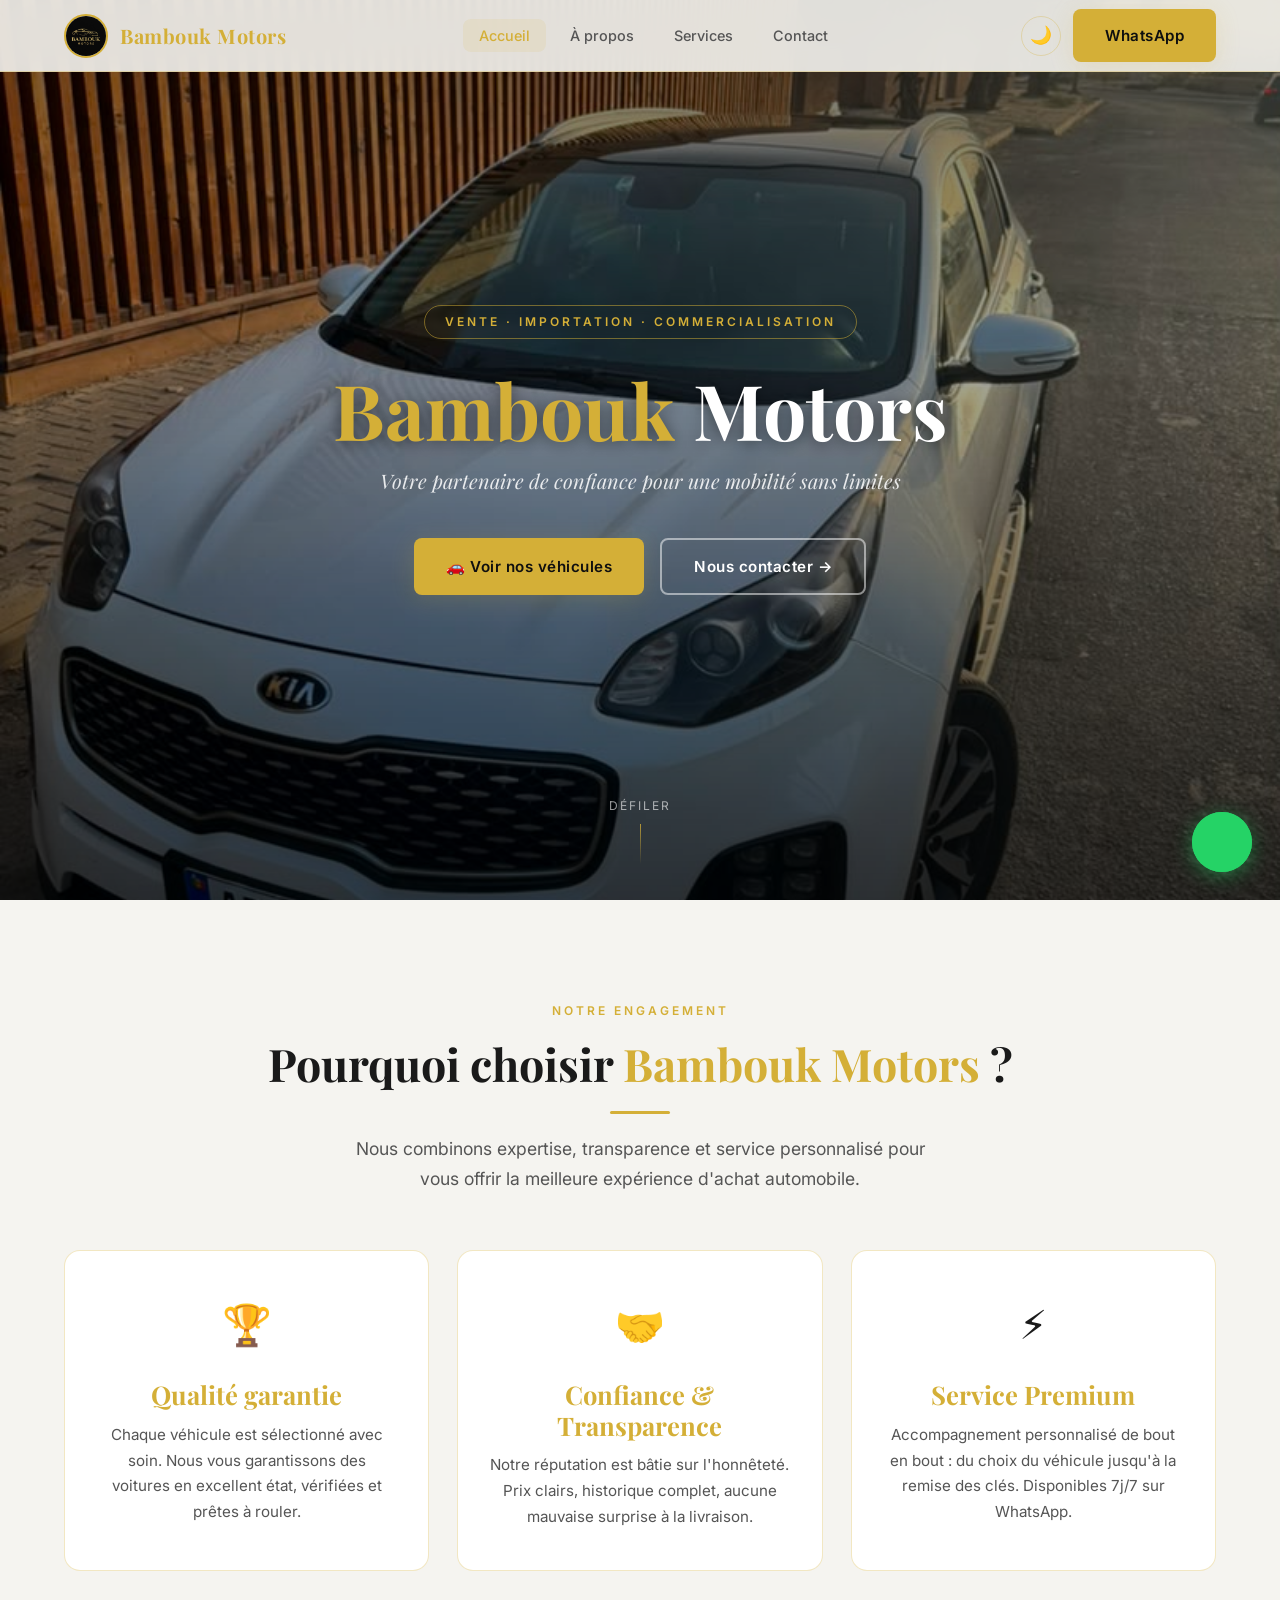
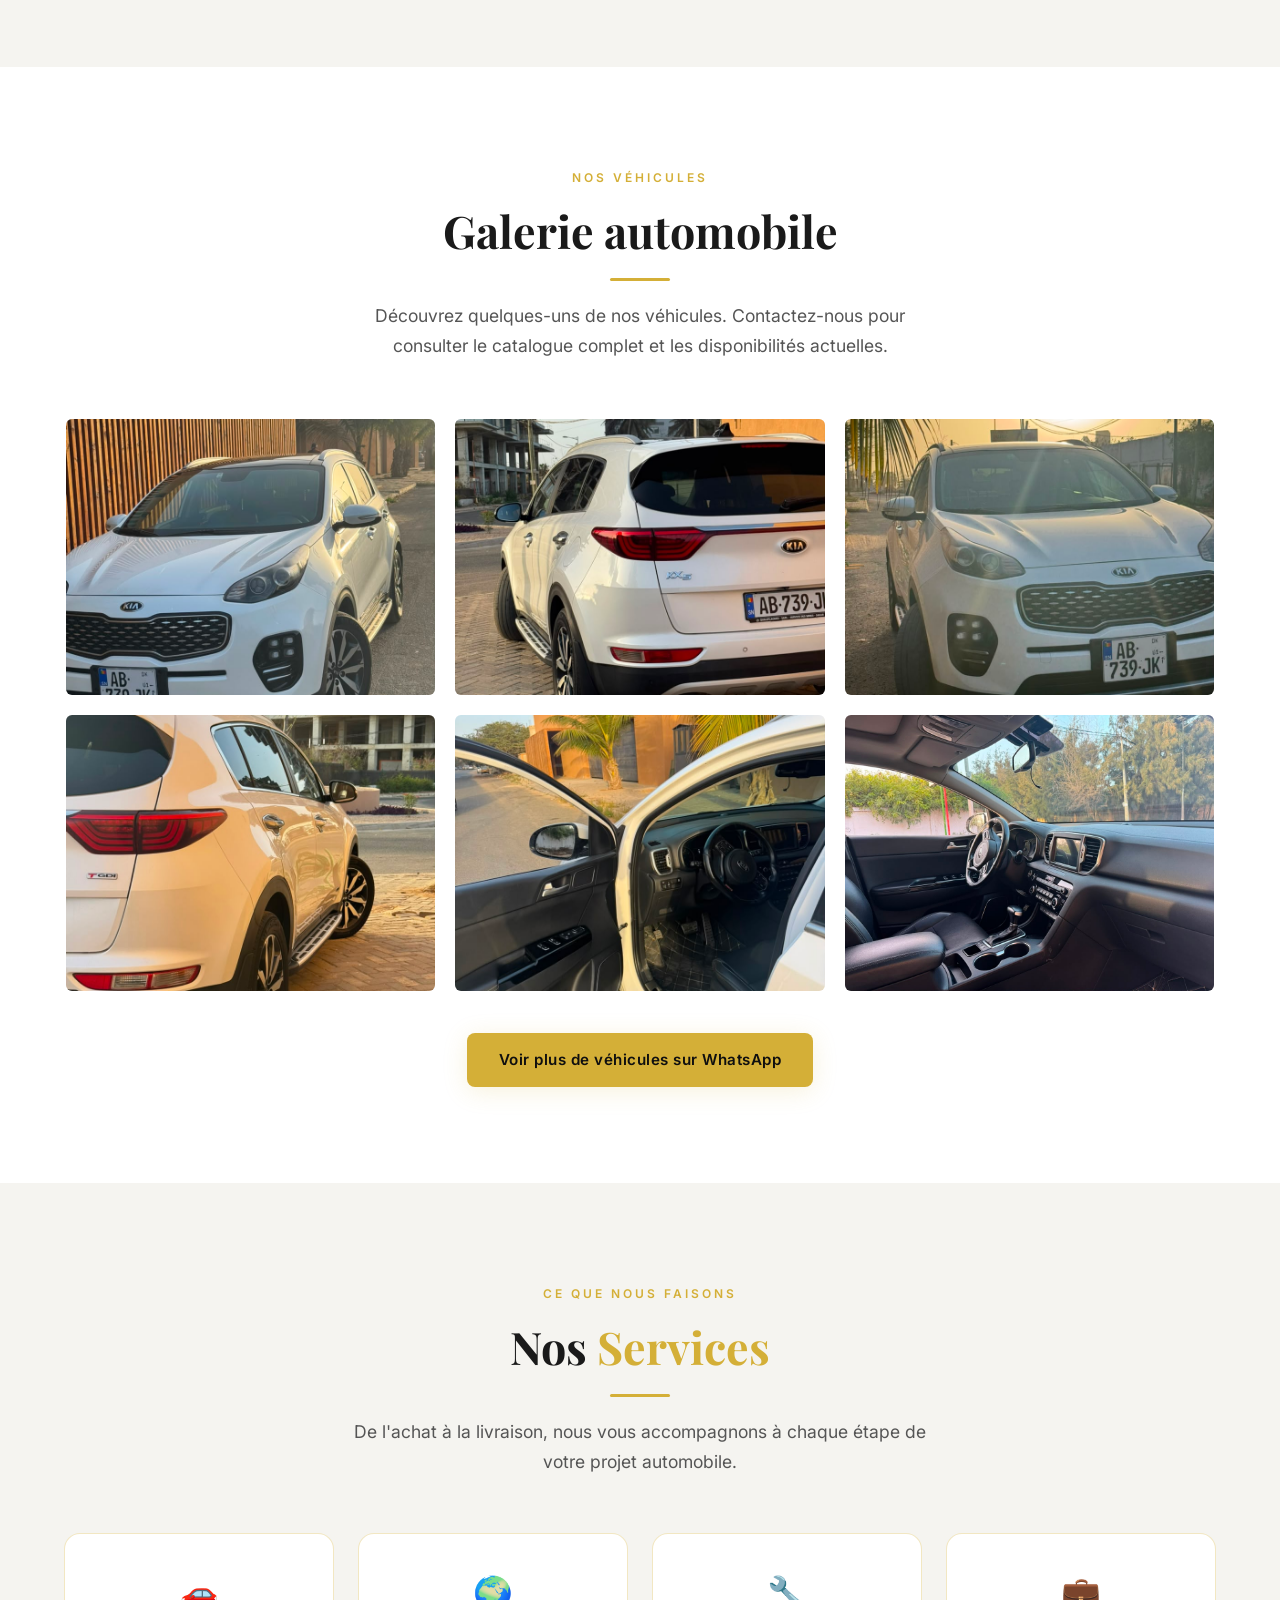
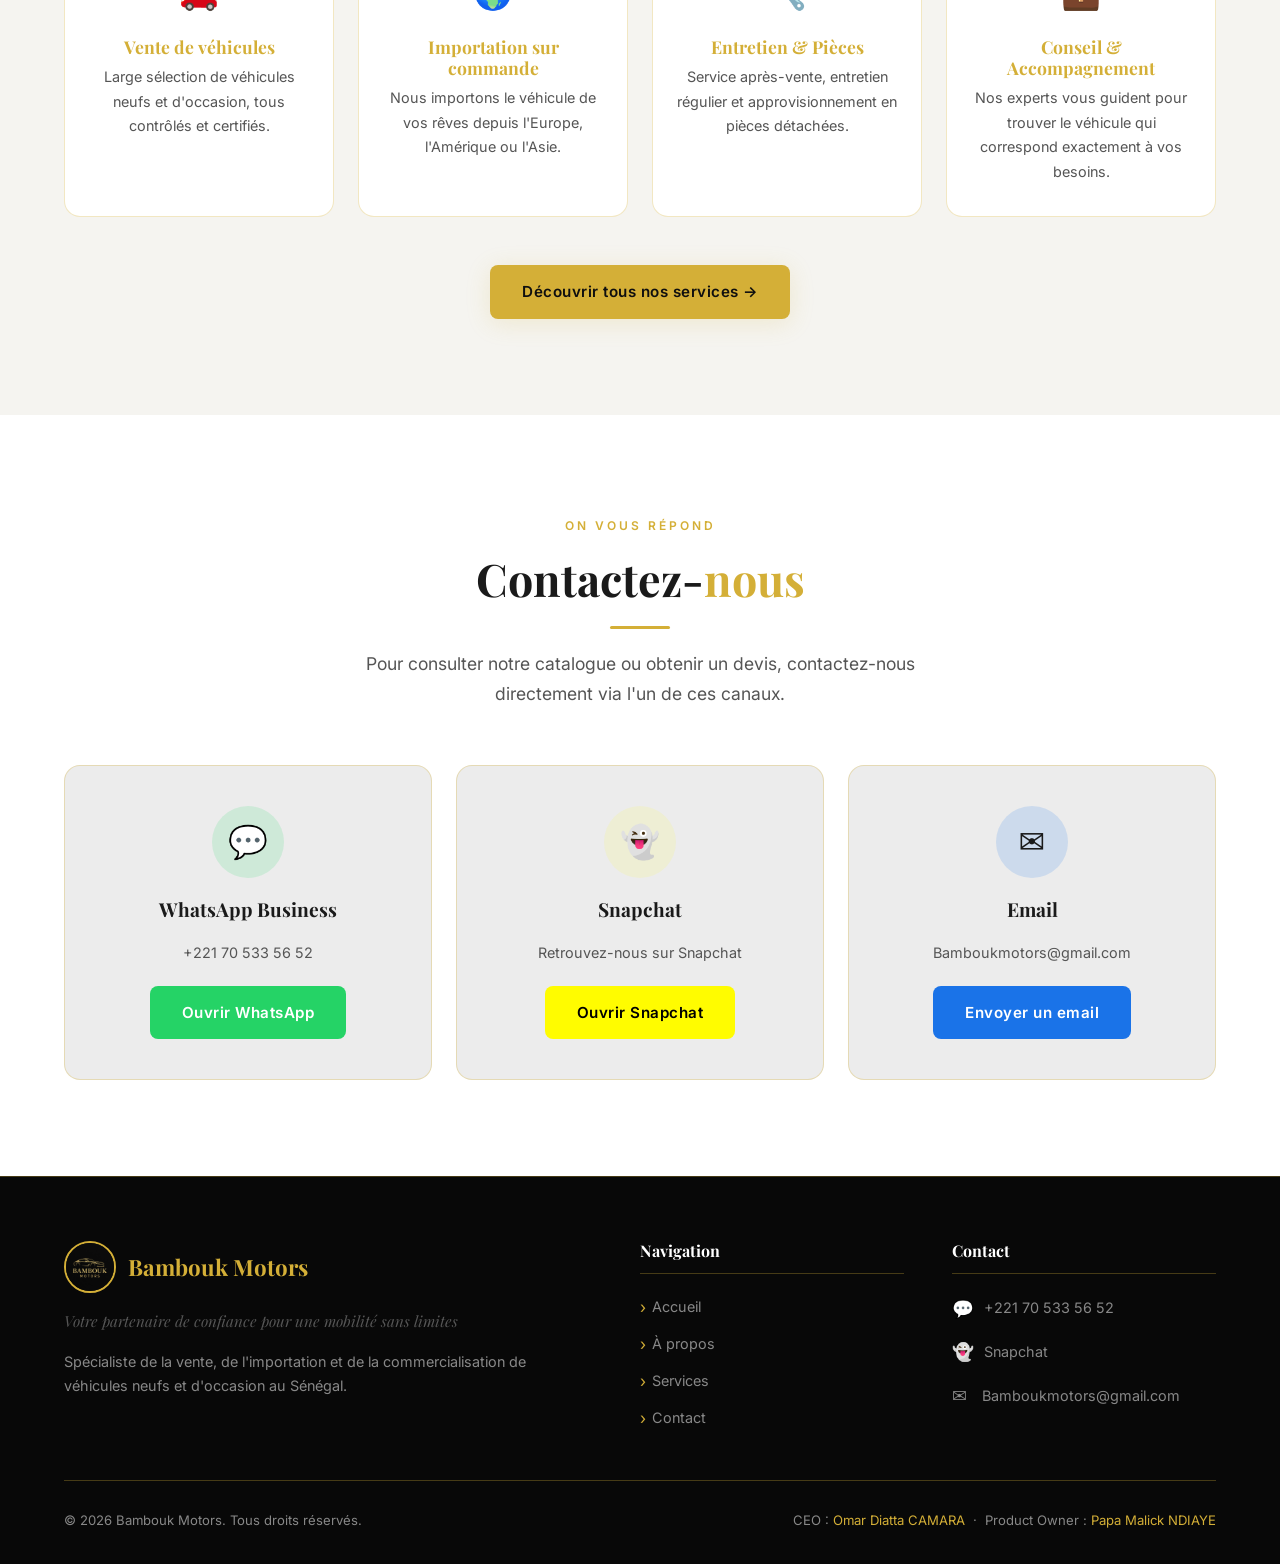
==== bambouk-motors/index.html @ f4b7accb "Initial commit - Bambouk Motors" ====
﻿<!DOCTYPE html>
<html lang="fr" data-theme="dark">
<head>
  <meta charset="UTF-8" />
  <meta name="viewport" content="width=device-width, initial-scale=1.0" />
  <meta name="description" content="Bambouk Motors - Votre partenaire de confiance pour l'achat, l'importation et la commercialisation de véhicules neufs et d'occasion au Sénégal." />
  <meta name="keywords" content="voiture, véhicule, importation, vente auto, occasion, Sénégal, Bambouk Motors, neuf" />
  <meta property="og:title" content="Bambouk Motors - Mobilité sans limites" />
  <meta property="og:description" content="Vente, importation et commercialisation de véhicules neufs et d'occasion." />
  <meta property="og:image" content="assets/images/gallery/voiture1.jpeg" />
  <meta property="og:image:alt" content="Véhicule Bambouk Motors" />
  <title>Bambouk Motors - Votre partenaire de confiance</title>
  <link rel="icon" href="assets/images/logo.jpeg" type="image/jpeg" />
  <link rel="stylesheet" href="assets/css/style.css" />
</head>
<body>

  <!-- ══════════════════════════════════════════════════════
       NAVIGATION
  ══════════════════════════════════════════════════════════ -->
  <nav class="navbar" role="navigation" aria-label="Navigation principale">
    <div class="navbar-inner">

      <!-- Logo + Nom -->
      <a href="index.html" class="navbar-brand" aria-label="Accueil Bambouk Motors">
        <img src="assets/images/logo.jpeg" alt="Logo Bambouk Motors" class="navbar-logo" />
        <span class="navbar-name">Bambouk Motors</span>
      </a>

      <!-- Liens desktop -->
      <ul class="navbar-nav">
        <li><a href="index.html" class="active">Accueil</a></li>
        <li><a href="pages/about.html">À propos</a></li>
        <li><a href="pages/services.html">Services</a></li>
        <li><a href="pages/contact.html">Contact</a></li>
      </ul>

      <!-- Actions -->
      <div class="navbar-actions">
        <button class="theme-toggle" id="theme-toggle" aria-label="Basculer le thème">☀️</button>
        <a href="https://wa.me/221705335652" class="btn btn-gold" target="_blank" rel="noopener">
          WhatsApp
        </a>
        <button class="hamburger" id="hamburger" aria-label="Menu" aria-expanded="false">
          <span></span><span></span><span></span>
        </button>
      </div>

    </div>
  </nav>

  <!-- Menu mobile -->
  <nav class="mobile-menu" id="mobile-menu" aria-label="Menu mobile">
    <a href="index.html" class="active">Accueil</a>
    <a href="pages/about.html">À propos</a>
    <a href="pages/services.html">Services</a>
    <a href="pages/contact.html">Contact</a>
  </nav>


  <!-- ══════════════════════════════════════════════════════
       HERO — Plein écran avec photo réelle
  ══════════════════════════════════════════════════════════ -->
  <header class="hero" role="banner">
    <div class="hero-bg" style="background-image: url('assets/images/gallery/voiture6.jpeg');" aria-hidden="true"></div>
    <div class="hero-overlay" aria-hidden="true"></div>

    <div class="hero-content">
      <span class="hero-badge">Vente · Importation · Commercialisation</span>

      <h1 class="hero-title">
        <span>Bambouk</span> Motors
      </h1>

      <p class="hero-slogan">
        Votre partenaire de confiance pour une mobilité sans limites
      </p>

      <div class="hero-cta">
        <a href="https://wa.me/221705335652?text=Bonjour%20Bambouk%20Motors%2C%20je%20souhaite%20voir%20vos%20v%C3%A9hicules%20disponibles."
           class="btn btn-gold" target="_blank" rel="noopener">
          🚗 Voir nos véhicules
        </a>
        <a href="pages/contact.html" class="btn btn-outline">
          Nous contacter →
        </a>
      </div>
    </div>

    <div class="hero-scroll" aria-hidden="true">Défiler</div>
  </header>


  <main id="main-content">

  <!-- ══════════════════════════════════════════════════════
       SECTION — Pourquoi nous choisir
  ══════════════════════════════════════════════════════════ -->
  <section class="section" id="why-us" aria-labelledby="why-title">
    <div class="container text-center">
      <span class="section-label reveal">Notre engagement</span>
      <h2 class="section-title reveal" id="why-title">
        Pourquoi choisir <span class="gold">Bambouk Motors</span> ?
      </h2>
      <div class="gold-divider reveal"></div>
      <p class="section-subtitle reveal">
        Nous combinons expertise, transparence et service personnalisé pour vous offrir la meilleure expérience d'achat automobile.
      </p>

      <div class="features-grid">
        <div class="feature-card reveal reveal-delay-1">
          <span class="feature-icon">🏆</span>
          <h3>Qualité garantie</h3>
          <p>Chaque véhicule est sélectionné avec soin. Nous vous garantissons des voitures en excellent état, vérifiées et prêtes à rouler.</p>
        </div>
        <div class="feature-card reveal reveal-delay-2">
          <span class="feature-icon">🤝</span>
          <h3>Confiance & Transparence</h3>
          <p>Notre réputation est bâtie sur l'honnêteté. Prix clairs, historique complet, aucune mauvaise surprise à la livraison.</p>
        </div>
        <div class="feature-card reveal reveal-delay-3">
          <span class="feature-icon">⚡</span>
          <h3>Service Premium</h3>
          <p>Accompagnement personnalisé de bout en bout : du choix du véhicule jusqu'à la remise des clés. Disponibles 7j/7 sur WhatsApp.</p>
        </div>
      </div>
    </div>
  </section>


  <!-- ══════════════════════════════════════════════════════
       SECTION — Galerie de véhicules
  ══════════════════════════════════════════════════════════ -->
  <section class="section gallery-section" id="gallery" aria-labelledby="gallery-title">
    <div class="container text-center">
      <span class="section-label reveal">Nos véhicules</span>
      <h2 class="section-title reveal" id="gallery-title">Galerie automobile</h2>
      <div class="gold-divider reveal"></div>
      <p class="section-subtitle reveal">
        Découvrez quelques-uns de nos véhicules. Contactez-nous pour consulter le catalogue complet et les disponibilités actuelles.
      </p>

      <div class="gallery-grid reveal">
        <div class="gallery-item" tabindex="0" role="button" aria-label="Agrandir photo véhicule 1">
          <img src="assets/images/gallery/voiture1.jpeg" alt="Véhicule Bambouk Motors 1" loading="lazy" />
          <div class="gallery-overlay" aria-hidden="true">
            <svg viewBox="0 0 24 24"><circle cx="11" cy="11" r="8"/><path d="m21 21-4.35-4.35"/></svg>
          </div>
        </div>
        <div class="gallery-item" tabindex="0" role="button" aria-label="Agrandir photo véhicule 2">
          <img src="assets/images/gallery/voiture2.jpeg" alt="Véhicule Bambouk Motors 2" loading="lazy" />
          <div class="gallery-overlay" aria-hidden="true">
            <svg viewBox="0 0 24 24"><circle cx="11" cy="11" r="8"/><path d="m21 21-4.35-4.35"/></svg>
          </div>
        </div>
        <div class="gallery-item" tabindex="0" role="button" aria-label="Agrandir photo véhicule 3">
          <img src="assets/images/gallery/voiture3.jpeg" alt="Véhicule Bambouk Motors 3" loading="lazy" />
          <div class="gallery-overlay" aria-hidden="true">
            <svg viewBox="0 0 24 24"><circle cx="11" cy="11" r="8"/><path d="m21 21-4.35-4.35"/></svg>
          </div>
        </div>
        <div class="gallery-item" tabindex="0" role="button" aria-label="Agrandir photo véhicule 4">
          <img src="assets/images/gallery/voiture4.jpeg" alt="Véhicule Bambouk Motors 4" loading="lazy" />
          <div class="gallery-overlay" aria-hidden="true">
            <svg viewBox="0 0 24 24"><circle cx="11" cy="11" r="8"/><path d="m21 21-4.35-4.35"/></svg>
          </div>
        </div>
        <div class="gallery-item" tabindex="0" role="button" aria-label="Agrandir photo véhicule 5">
          <img src="assets/images/gallery/voiture5.jpeg" alt="Véhicule Bambouk Motors 5" loading="lazy" />
          <div class="gallery-overlay" aria-hidden="true">
            <svg viewBox="0 0 24 24"><circle cx="11" cy="11" r="8"/><path d="m21 21-4.35-4.35"/></svg>
          </div>
        </div>
        <div class="gallery-item" tabindex="0" role="button" aria-label="Agrandir photo véhicule 6">
          <img src="assets/images/gallery/voiture7.jpeg" alt="Véhicule Bambouk Motors 7" loading="lazy" />
          <div class="gallery-overlay" aria-hidden="true">
            <svg viewBox="0 0 24 24"><circle cx="11" cy="11" r="8"/><path d="m21 21-4.35-4.35"/></svg>
          </div>
        </div>
      </div>

      <div style="margin-top: 40px;" class="reveal">
        <a href="https://wa.me/221705335652?text=Bonjour%2C%20je%20voudrais%20voir%20plus%20de%20v%C3%A9hicules."
           class="btn btn-gold" target="_blank" rel="noopener">
          Voir plus de véhicules sur WhatsApp
        </a>
      </div>
    </div>
  </section>

  <!-- Lightbox -->
  <div id="lightbox" class="lightbox" role="dialog" aria-modal="true" aria-label="Galerie agrandie">
    <button id="lb-close" class="lightbox-close" aria-label="Fermer">&times;</button>
    <button id="lb-prev"  class="lightbox-prev"  aria-label="Photo précédente">&#8249;</button>
    <img id="lb-img" class="lightbox-img" src="" alt="" />
    <button id="lb-next"  class="lightbox-next"  aria-label="Photo suivante">&#8250;</button>
    <span id="lb-counter" class="lightbox-counter"></span>
  </div>


  <!-- ══════════════════════════════════════════════════════
       SECTION — Aperçu des services
  ══════════════════════════════════════════════════════════ -->
  <section class="section" id="services-preview" aria-labelledby="services-title">
    <div class="container text-center">
      <span class="section-label reveal">Ce que nous faisons</span>
      <h2 class="section-title reveal" id="services-title">Nos <span class="gold">Services</span></h2>
      <div class="gold-divider reveal"></div>
      <p class="section-subtitle reveal">
        De l'achat à la livraison, nous vous accompagnons à chaque étape de votre projet automobile.
      </p>

      <div class="services-preview-grid">
        <div class="service-preview-card reveal reveal-delay-1">
          <span class="icon">🚗</span>
          <h3>Vente de véhicules</h3>
          <p>Large sélection de véhicules neufs et d'occasion, tous contrôlés et certifiés.</p>
        </div>
        <div class="service-preview-card reveal reveal-delay-2">
          <span class="icon">🌍</span>
          <h3>Importation sur commande</h3>
          <p>Nous importons le véhicule de vos rêves depuis l'Europe, l'Amérique ou l'Asie.</p>
        </div>
        <div class="service-preview-card reveal reveal-delay-3">
          <span class="icon">🔧</span>
          <h3>Entretien & Pièces</h3>
          <p>Service après-vente, entretien régulier et approvisionnement en pièces détachées.</p>
        </div>
        <div class="service-preview-card reveal reveal-delay-4">
          <span class="icon">💼</span>
          <h3>Conseil & Accompagnement</h3>
          <p>Nos experts vous guident pour trouver le véhicule qui correspond exactement à vos besoins.</p>
        </div>
      </div>

      <div style="margin-top: 48px;" class="reveal">
        <a href="pages/services.html" class="btn btn-gold">Découvrir tous nos services →</a>
      </div>
    </div>
  </section>


  <!-- ══════════════════════════════════════════════════════
       SECTION — Contactez-nous
  ══════════════════════════════════════════════════════════ -->
  <section class="section contact-section" id="contact" aria-labelledby="contact-title">
    <div class="container text-center">
      <span class="section-label reveal">On vous répond</span>
      <h2 class="section-title reveal" id="contact-title">Contactez-<span class="gold">nous</span></h2>
      <div class="gold-divider reveal"></div>
      <p class="section-subtitle reveal">
        Pour consulter notre catalogue ou obtenir un devis, contactez-nous directement via l'un de ces canaux.
      </p>

      <div class="contact-cards">
        <!-- WhatsApp -->
        <div class="contact-card reveal reveal-delay-1">
          <div class="icon-wrap" style="background: rgba(37,211,102,0.15);">
            <span style="font-size:2rem;">💬</span>
          </div>
          <h3>WhatsApp Business</h3>
          <p>+221 70 533 56 52</p>
          <a href="https://wa.me/221705335652" class="btn btn-whatsapp" target="_blank" rel="noopener">
            Ouvrir WhatsApp
          </a>
        </div>

        <!-- Snapchat -->
        <div class="contact-card reveal reveal-delay-2">
          <div class="icon-wrap" style="background: rgba(255,252,0,0.1);">
            <span style="font-size:2rem;">👻</span>
          </div>
          <h3>Snapchat</h3>
          <p>Retrouvez-nous sur Snapchat</p>
          <a href="https://snapchat.com/t/otXM4saf" class="btn btn-snapchat" target="_blank" rel="noopener">
            Ouvrir Snapchat
          </a>
        </div>

        <!-- Email -->
        <div class="contact-card reveal reveal-delay-3">
          <div class="icon-wrap" style="background: rgba(26,115,232,0.15);">
            <span style="font-size:2rem;">✉️</span>
          </div>
          <h3>Email</h3>
          <p>Bamboukmotors@gmail.com</p>
          <a href="mailto:Bamboukmotors@gmail.com" class="btn btn-email">
            Envoyer un email
          </a>
        </div>
      </div>
    </div>
  </section>


  </main>

  <!-- ══════════════════════════════════════════════════════
       FOOTER
  ══════════════════════════════════════════════════════════ -->
  <footer class="footer" role="contentinfo">
    <div class="container">
      <div class="footer-grid">

        <!-- Marque -->
        <div class="footer-brand">
          <div class="footer-logo-wrap">
            <img src="assets/images/logo.jpeg" alt="Logo Bambouk Motors" class="footer-logo" />
            <span class="footer-name">Bambouk Motors</span>
          </div>
          <p class="footer-tagline">Votre partenaire de confiance pour une mobilité sans limites</p>
          <p class="footer-desc">Spécialiste de la vente, de l'importation et de la commercialisation de véhicules neufs et d'occasion au Sénégal.</p>
        </div>

        <!-- Navigation -->
        <div class="footer-links">
          <h4>Navigation</h4>
          <ul>
            <li><a href="index.html">Accueil</a></li>
            <li><a href="pages/about.html">À propos</a></li>
            <li><a href="pages/services.html">Services</a></li>
            <li><a href="pages/contact.html">Contact</a></li>
          </ul>
        </div>

        <!-- Contact -->
        <div class="footer-contact-col">
          <h4>Contact</h4>
          <ul>
            <li>
              <span class="ic">💬</span>
              <a href="https://wa.me/221705335652" target="_blank" rel="noopener">+221 70 533 56 52</a>
            </li>
            <li>
              <span class="ic">👻</span>
              <a href="https://snapchat.com/t/otXM4saf" target="_blank" rel="noopener">Snapchat</a>
            </li>
            <li>
              <span class="ic">✉️</span>
              <a href="mailto:Bamboukmotors@gmail.com">Bamboukmotors@gmail.com</a>
            </li>
          </ul>
        </div>

      </div>

      <!-- Bas de page -->
      <div class="footer-bottom">
        <p>© 2026 Bambouk Motors. Tous droits réservés.</p>
        <p>
          CEO : <a href="https://wa.me/221705335652" target="_blank" rel="noopener">Omar Diatta CAMARA</a>
          &nbsp;·&nbsp;
          Product Owner : <a href="https://pa-malick.github.io/portfolio/" target="_blank" rel="noopener">Papa Malick NDIAYE</a>
        </p>
      </div>
    </div>
  </footer>

  <script src="assets/js/main.js"></script>
</body>
</html>
---- bambouk-motors/assets/css/style.css ----
/* ============================================================
   Bambouk Motors — Feuille de styles principale
   Typographie : Playfair Display (titres) + Inter (corps)
   Thème : Dark premium avec accents dorés
   ============================================================ */

@import url('https://fonts.googleapis.com/css2?family=Inter:wght@300;400;500;600;700&family=Playfair+Display:ital,wght@0,400;0,600;0,700;1,400&display=swap');

/* ── Variables globales (thème sombre par défaut) ─────────── */
:root {
  --color-bg:        #0F0F0F;
  --color-bg-2:      #1A1A1A;
  --color-bg-3:      #252525;
  --color-gold:      #D4AF37;
  --color-gold-light:#E8C84A;
  --color-white:     #FFFFFF;
  --color-gray:      #B0B0B0;
  --color-gray-dark: #666666;
  --color-text:      #E8E8E8;
  --color-border:    rgba(212, 175, 55, 0.25);

  --font-title: 'Playfair Display', Georgia, serif;
  --font-body:  'Inter', system-ui, sans-serif;

  --nav-height: 72px;
  --radius:     8px;
  --radius-lg:  16px;
  --shadow-gold: 0 4px 24px rgba(212, 175, 55, 0.18);
  --transition:  0.3s ease;
}

/* ── Thème clair ──────────────────────────────────────────── */
[data-theme="light"] {
  --color-bg:        #F5F4F0;
  --color-bg-2:      #FFFFFF;
  --color-bg-3:      #ECECEC;
  --color-text:      #1A1A1A;
  --color-gray:      #555555;
  --color-gray-dark: #888888;
  --color-border:    rgba(212, 175, 55, 0.3);
}

/* ── Reset & base ─────────────────────────────────────────── */
*, *::before, *::after {
  box-sizing: border-box;
  margin: 0;
  padding: 0;
}

html {
  scroll-behavior: smooth;
  font-size: 16px;
}

body {
  font-family: var(--font-body);
  background-color: var(--color-bg);
  color: var(--color-text);
  line-height: 1.7;
  transition: background-color var(--transition), color var(--transition);
  overflow-x: hidden;
}

img {
  max-width: 100%;
  height: auto;
  display: block;
}

a {
  color: inherit;
  text-decoration: none;
}

ul { list-style: none; }

/* ── Typographie ──────────────────────────────────────────── */
h1, h2, h3, h4 {
  font-family: var(--font-title);
  line-height: 1.2;
  font-weight: 700;
}

h1 { font-size: clamp(2.2rem, 5vw, 4rem); }
h2 { font-size: clamp(1.8rem, 3.5vw, 2.8rem); }
h3 { font-size: clamp(1.2rem, 2.5vw, 1.6rem); }

.gold { color: var(--color-gold); }
.text-center { text-align: center; }

/* ── Utilitaires ──────────────────────────────────────────── */
.container {
  width: 100%;
  max-width: 1200px;
  margin: 0 auto;
  padding: 0 24px;
}

.section {
  padding: 96px 0;
}

.section-label {
  display: inline-block;
  font-family: var(--font-body);
  font-size: 0.75rem;
  font-weight: 600;
  letter-spacing: 3px;
  text-transform: uppercase;
  color: var(--color-gold);
  margin-bottom: 16px;
}

.section-title {
  margin-bottom: 20px;
}

.section-subtitle {
  color: var(--color-gray);
  font-size: 1.1rem;
  max-width: 600px;
  margin: 0 auto 56px;
}

/* ── Boutons ──────────────────────────────────────────────── */
.btn {
  display: inline-flex;
  align-items: center;
  gap: 10px;
  padding: 14px 32px;
  border-radius: var(--radius);
  font-family: var(--font-body);
  font-weight: 600;
  font-size: 0.95rem;
  cursor: pointer;
  border: none;
  transition: transform var(--transition), box-shadow var(--transition), background var(--transition);
  letter-spacing: 0.5px;
}

.btn:hover {
  transform: translateY(-2px);
}

.btn-gold {
  background: var(--color-gold);
  color: #0F0F0F;
  box-shadow: var(--shadow-gold);
}

.btn-gold:hover {
  background: var(--color-gold-light);
  box-shadow: 0 8px 32px rgba(212, 175, 55, 0.35);
}

.btn-outline {
  background: transparent;
  color: var(--color-white);
  border: 2px solid rgba(255,255,255,0.5);
}

.btn-outline:hover {
  border-color: var(--color-gold);
  color: var(--color-gold);
}

.btn-whatsapp {
  background: #25D366;
  color: #fff;
}

.btn-whatsapp:hover {
  background: #1ebe5c;
  box-shadow: 0 8px 24px rgba(37, 211, 102, 0.35);
}

.btn-snapchat {
  background: #FFFC00;
  color: #000;
}

.btn-snapchat:hover {
  background: #f0ed00;
  box-shadow: 0 8px 24px rgba(255, 252, 0, 0.35);
}

.btn-email {
  background: #1A73E8;
  color: #fff;
}

.btn-email:hover {
  background: #1558b0;
  box-shadow: 0 8px 24px rgba(26, 115, 232, 0.35);
}

/* ── Navbar ───────────────────────────────────────────────── */
.navbar {
  position: fixed;
  top: 0;
  left: 0;
  right: 0;
  z-index: 1000;
  height: var(--nav-height);
  display: flex;
  align-items: center;
  background: rgba(15, 15, 15, 0.85);
  backdrop-filter: blur(16px);
  -webkit-backdrop-filter: blur(16px);
  border-bottom: 1px solid var(--color-border);
  transition: background var(--transition);
}

[data-theme="light"] .navbar {
  background: rgba(245, 244, 240, 0.9);
}

.navbar-inner {
  display: flex;
  align-items: center;
  justify-content: space-between;
  width: 100%;
  max-width: 1200px;
  margin: 0 auto;
  padding: 0 24px;
}

.navbar-brand {
  display: flex;
  align-items: center;
  gap: 12px;
}

.navbar-logo {
  width: 44px;
  height: 44px;
  border-radius: 50%;
  object-fit: cover;
  border: 2px solid var(--color-gold);
}

.navbar-name {
  font-family: var(--font-title);
  font-size: 1.25rem;
  font-weight: 700;
  color: var(--color-gold);
  letter-spacing: 0.5px;
}

.navbar-nav {
  display: flex;
  align-items: center;
  gap: 8px;
}

.navbar-nav a {
  padding: 8px 16px;
  border-radius: var(--radius);
  font-size: 0.9rem;
  font-weight: 500;
  color: var(--color-gray);
  transition: color var(--transition), background var(--transition);
}

.navbar-nav a:hover,
.navbar-nav a.active {
  color: var(--color-gold);
  background: rgba(212, 175, 55, 0.1);
}

.navbar-actions {
  display: flex;
  align-items: center;
  gap: 12px;
}

/* Bouton toggle thème */
.theme-toggle {
  background: none;
  border: 1px solid var(--color-border);
  color: var(--color-gray);
  width: 40px;
  height: 40px;
  border-radius: 50%;
  cursor: pointer;
  display: flex;
  align-items: center;
  justify-content: center;
  font-size: 1.1rem;
  transition: color var(--transition), border-color var(--transition), background var(--transition);
}

.theme-toggle:hover {
  border-color: var(--color-gold);
  color: var(--color-gold);
  background: rgba(212, 175, 55, 0.1);
}

/* Hamburger mobile */
.hamburger {
  display: none;
  flex-direction: column;
  gap: 5px;
  background: none;
  border: none;
  cursor: pointer;
  padding: 8px;
}

.hamburger span {
  display: block;
  width: 24px;
  height: 2px;
  background: var(--color-text);
  border-radius: 2px;
  transition: transform var(--transition), opacity var(--transition);
}

.hamburger.open span:nth-child(1) { transform: translateY(7px) rotate(45deg); }
.hamburger.open span:nth-child(2) { opacity: 0; }
.hamburger.open span:nth-child(3) { transform: translateY(-7px) rotate(-45deg); }

/* Menu mobile */
.mobile-menu {
  display: none;
  position: fixed;
  top: var(--nav-height);
  left: 0;
  right: 0;
  background: var(--color-bg-2);
  border-bottom: 1px solid var(--color-border);
  padding: 16px 24px 24px;
  z-index: 999;
  flex-direction: column;
  gap: 4px;
}

.mobile-menu.open { display: flex; }

.mobile-menu a {
  padding: 12px 16px;
  border-radius: var(--radius);
  font-size: 1rem;
  font-weight: 500;
  color: var(--color-text);
  border-bottom: 1px solid var(--color-border);
  transition: color var(--transition);
}

.mobile-menu a:last-child { border-bottom: none; }

.mobile-menu a:hover,
.mobile-menu a.active { color: var(--color-gold); }

/* ── Hero ─────────────────────────────────────────────────── */
.hero {
  position: relative;
  min-height: 100vh;
  display: flex;
  align-items: center;
  justify-content: center;
  text-align: center;
  overflow: hidden;
}

.hero-bg {
  position: absolute;
  inset: 0;
  background-size: cover;
  background-position: center;
  background-repeat: no-repeat;
  /* Zoom léger au chargement */
  animation: heroZoom 12s ease-out forwards;
}

@keyframes heroZoom {
  from { transform: scale(1.08); }
  to   { transform: scale(1); }
}

.hero-overlay {
  position: absolute;
  inset: 0;
  background: linear-gradient(
    to bottom,
    rgba(0,0,0,0.55) 0%,
    rgba(0,0,0,0.35) 40%,
    rgba(0,0,0,0.70) 100%
  );
}

.hero-content {
  position: relative;
  z-index: 2;
  max-width: 860px;
  padding: 0 24px;
  color: #fff;
}

.hero-badge {
  display: inline-block;
  font-size: 0.75rem;
  font-weight: 600;
  letter-spacing: 3px;
  text-transform: uppercase;
  color: var(--color-gold);
  border: 1px solid rgba(212, 175, 55, 0.5);
  padding: 6px 20px;
  border-radius: 100px;
  margin-bottom: 28px;
  backdrop-filter: blur(4px);
}

.hero-title {
  font-size: clamp(2.4rem, 6vw, 5rem);
  font-weight: 700;
  line-height: 1.1;
  margin-bottom: 12px;
  text-shadow: 0 2px 16px rgba(0,0,0,0.5);
}

.hero-title span { color: var(--color-gold); }

.hero-slogan {
  font-size: clamp(1rem, 2vw, 1.25rem);
  color: rgba(255,255,255,0.85);
  font-style: italic;
  font-family: var(--font-title);
  margin-bottom: 40px;
}

.hero-cta {
  display: flex;
  gap: 16px;
  justify-content: center;
  flex-wrap: wrap;
}

.hero-scroll {
  position: absolute;
  bottom: 36px;
  left: 50%;
  transform: translateX(-50%);
  z-index: 2;
  display: flex;
  flex-direction: column;
  align-items: center;
  gap: 8px;
  color: rgba(255,255,255,0.6);
  font-size: 0.75rem;
  letter-spacing: 2px;
  text-transform: uppercase;
  animation: bounce 2s ease-in-out infinite;
}

.hero-scroll::after {
  content: '';
  width: 1px;
  height: 40px;
  background: linear-gradient(to bottom, rgba(212,175,55,0.8), transparent);
}

@keyframes bounce {
  0%, 100% { transform: translateX(-50%) translateY(0); }
  50%       { transform: translateX(-50%) translateY(8px); }
}

/* ── Section "Pourquoi nous choisir" ─────────────────────── */
.features-grid {
  display: grid;
  grid-template-columns: repeat(auto-fit, minmax(280px, 1fr));
  gap: 28px;
  margin-top: 16px;
}

.feature-card {
  background: var(--color-bg-2);
  border: 1px solid var(--color-border);
  border-radius: var(--radius-lg);
  padding: 40px 32px;
  text-align: center;
  transition: transform var(--transition), box-shadow var(--transition), border-color var(--transition);
}

.feature-card:hover {
  transform: translateY(-6px);
  box-shadow: var(--shadow-gold);
  border-color: var(--color-gold);
}

.feature-icon {
  font-size: 2.5rem;
  margin-bottom: 20px;
  display: block;
}

.feature-card h3 {
  color: var(--color-gold);
  margin-bottom: 12px;
}

.feature-card p {
  color: var(--color-gray);
  font-size: 0.95rem;
  line-height: 1.7;
}

/* ── Section Galerie ──────────────────────────────────────── */
.gallery-section {
  background: var(--color-bg-2);
}

.gallery-grid {
  display: grid;
  grid-template-columns: repeat(3, 1fr);
  gap: 16px;
}

.gallery-item {
  position: relative;
  overflow: hidden;
  border-radius: var(--radius);
  aspect-ratio: 4/3;
  cursor: pointer;
  border: 2px solid transparent;
  transition: border-color var(--transition);
}

.gallery-item:hover {
  border-color: var(--color-gold);
}

.gallery-item img {
  width: 100%;
  height: 100%;
  object-fit: cover;
  transition: transform 0.5s ease;
}

.gallery-item:hover img {
  transform: scale(1.08);
}

.gallery-overlay {
  position: absolute;
  inset: 0;
  background: rgba(212, 175, 55, 0.15);
  display: flex;
  align-items: center;
  justify-content: center;
  opacity: 0;
  transition: opacity var(--transition);
}

.gallery-item:hover .gallery-overlay { opacity: 1; }

.gallery-overlay svg {
  width: 40px;
  height: 40px;
  fill: none;
  stroke: #fff;
  stroke-width: 2;
  filter: drop-shadow(0 2px 4px rgba(0,0,0,0.5));
}

/* ── Lightbox ─────────────────────────────────────────────── */
.lightbox {
  display: none;
  position: fixed;
  inset: 0;
  z-index: 9999;
  background: rgba(0,0,0,0.95);
  align-items: center;
  justify-content: center;
}

.lightbox.active { display: flex; }

.lightbox-img {
  max-width: 90vw;
  max-height: 85vh;
  object-fit: contain;
  border-radius: var(--radius);
  box-shadow: 0 0 60px rgba(212,175,55,0.2);
}

.lightbox-close {
  position: absolute;
  top: 24px;
  right: 28px;
  color: #fff;
  font-size: 2rem;
  cursor: pointer;
  background: none;
  border: none;
  line-height: 1;
  transition: color var(--transition);
}

.lightbox-close:hover { color: var(--color-gold); }

.lightbox-prev,
.lightbox-next {
  position: absolute;
  top: 50%;
  transform: translateY(-50%);
  background: rgba(212, 175, 55, 0.15);
  border: 1px solid var(--color-gold);
  color: var(--color-gold);
  width: 52px;
  height: 52px;
  border-radius: 50%;
  font-size: 1.4rem;
  cursor: pointer;
  display: flex;
  align-items: center;
  justify-content: center;
  transition: background var(--transition);
}

.lightbox-prev:hover,
.lightbox-next:hover { background: rgba(212, 175, 55, 0.3); }

.lightbox-prev { left: 20px; }
.lightbox-next { right: 20px; }

.lightbox-counter {
  position: absolute;
  bottom: 24px;
  left: 50%;
  transform: translateX(-50%);
  color: var(--color-gray);
  font-size: 0.85rem;
  letter-spacing: 1px;
}

/* ── Services (aperçu index) ──────────────────────────────── */
.services-preview-grid {
  display: grid;
  grid-template-columns: repeat(auto-fit, minmax(240px, 1fr));
  gap: 24px;
}

.service-preview-card {
  background: var(--color-bg-2);
  border: 1px solid var(--color-border);
  border-radius: var(--radius-lg);
  padding: 32px 24px;
  transition: transform var(--transition), border-color var(--transition);
}

.service-preview-card:hover {
  transform: translateY(-4px);
  border-color: var(--color-gold);
}

.service-preview-card .icon {
  font-size: 2rem;
  margin-bottom: 16px;
  display: block;
}

.service-preview-card h3 {
  font-size: 1.1rem;
  margin-bottom: 8px;
  color: var(--color-gold);
}

.service-preview-card p {
  color: var(--color-gray);
  font-size: 0.9rem;
}

/* ── Section Services (page dédiée) ──────────────────────── */
.service-full-card {
  display: grid;
  grid-template-columns: 1fr 1fr;
  gap: 48px;
  align-items: center;
  margin-bottom: 80px;
  padding-bottom: 80px;
  border-bottom: 1px solid var(--color-border);
}

.service-full-card:last-child {
  border-bottom: none;
  margin-bottom: 0;
  padding-bottom: 0;
}

.service-full-card.reverse { direction: rtl; }
.service-full-card.reverse > * { direction: ltr; }

.service-full-img {
  border-radius: var(--radius-lg);
  overflow: hidden;
  aspect-ratio: 16/10;
  border: 1px solid var(--color-border);
}

.service-full-img img {
  width: 100%;
  height: 100%;
  object-fit: cover;
  transition: transform 0.5s ease;
}

.service-full-img:hover img { transform: scale(1.04); }

.service-full-body .icon {
  font-size: 2.4rem;
  display: block;
  margin-bottom: 16px;
}

.service-full-body h2 {
  margin-bottom: 16px;
  color: var(--color-text);
}

.service-full-body h2 span { color: var(--color-gold); }

.service-full-body p {
  color: var(--color-gray);
  font-size: 1rem;
  line-height: 1.8;
  margin-bottom: 24px;
}

.service-features {
  list-style: none;
  display: flex;
  flex-direction: column;
  gap: 10px;
  margin-bottom: 28px;
}

.service-features li {
  display: flex;
  align-items: center;
  gap: 12px;
  color: var(--color-text);
  font-size: 0.95rem;
}

.service-features li::before {
  content: '';
  width: 20px;
  height: 20px;
  min-width: 20px;
  background: url("data:image/svg+xml,%3Csvg xmlns='http://www.w3.org/2000/svg' viewBox='0 0 20 20'%3E%3Ccircle cx='10' cy='10' r='10' fill='%23D4AF37' opacity='.2'/%3E%3Cpath d='M6 10l3 3 5-5' stroke='%23D4AF37' stroke-width='2' stroke-linecap='round' fill='none'/%3E%3C/svg%3E") center/contain no-repeat;
}

/* ── Section Contact (index) ──────────────────────────────── */
.contact-section {
  background: var(--color-bg-2);
}

.contact-cards {
  display: grid;
  grid-template-columns: repeat(auto-fit, minmax(260px, 1fr));
  gap: 24px;
  margin-top: 16px;
}

.contact-card {
  background: var(--color-bg-3);
  border: 1px solid var(--color-border);
  border-radius: var(--radius-lg);
  padding: 40px 32px;
  text-align: center;
  display: flex;
  flex-direction: column;
  align-items: center;
  gap: 20px;
  transition: transform var(--transition), box-shadow var(--transition);
}

.contact-card:hover {
  transform: translateY(-6px);
  box-shadow: var(--shadow-gold);
}

.contact-card .icon-wrap {
  width: 72px;
  height: 72px;
  border-radius: 50%;
  display: flex;
  align-items: center;
  justify-content: center;
  font-size: 2rem;
}

.contact-card h3 {
  font-size: 1.2rem;
}

.contact-card p {
  color: var(--color-gray);
  font-size: 0.9rem;
}

/* ── Page Contact dédiée ──────────────────────────────────── */
.contact-page-grid {
  display: grid;
  grid-template-columns: repeat(auto-fit, minmax(280px, 1fr));
  gap: 28px;
  margin-top: 48px;
}

.contact-big-card {
  border-radius: var(--radius-lg);
  padding: 48px 36px;
  display: flex;
  flex-direction: column;
  align-items: center;
  text-align: center;
  gap: 20px;
  transition: transform var(--transition), box-shadow var(--transition);
}

.contact-big-card:hover { transform: translateY(-6px); }

.contact-big-card .icon-big {
  font-size: 3.5rem;
}

.contact-big-card h2 {
  font-size: 1.6rem;
}

.contact-big-card p {
  font-size: 0.95rem;
  line-height: 1.7;
  margin-bottom: 8px;
}

.contact-big-card.whatsapp-card {
  background: linear-gradient(145deg, #128C7E, #25D366);
  color: #fff;
  box-shadow: 0 8px 40px rgba(37, 211, 102, 0.25);
}

.contact-big-card.snapchat-card {
  background: linear-gradient(145deg, #FFBB00, #FFFC00);
  color: #111;
  box-shadow: 0 8px 40px rgba(255, 252, 0, 0.25);
}

.contact-big-card.email-card {
  background: linear-gradient(145deg, #1A73E8, #0D47A1);
  color: #fff;
  box-shadow: 0 8px 40px rgba(26, 115, 232, 0.25);
}

.contact-big-card .btn-contact {
  background: rgba(255,255,255,0.22);
  color: inherit;
  border: 2px solid rgba(255,255,255,0.45);
  padding: 13px 30px;
  border-radius: var(--radius);
  font-weight: 600;
  font-size: 0.95rem;
  cursor: pointer;
  transition: background var(--transition);
  display: inline-flex;
  align-items: center;
  gap: 8px;
}

.contact-big-card .btn-contact:hover {
  background: rgba(255,255,255,0.35);
}

/* ── Page À propos ────────────────────────────────────────── */
.about-hero {
  background: var(--color-bg-2);
  padding: 120px 0 80px;
  text-align: center;
}

.about-photo {
  border-radius: var(--radius-lg);
  overflow: hidden;
  max-height: 500px;
  border: 2px solid var(--color-gold);
  box-shadow: var(--shadow-gold);
}

.about-photo img {
  width: 100%;
  height: 100%;
  object-fit: cover;
}

.about-grid {
  display: grid;
  grid-template-columns: 1fr 1fr;
  gap: 64px;
  align-items: center;
  margin-top: 80px;
}

.about-content .section-label { margin-bottom: 12px; }

.about-content p {
  color: var(--color-gray);
  line-height: 1.85;
  margin-bottom: 20px;
}

.values-grid {
  display: grid;
  grid-template-columns: 1fr 1fr;
  gap: 20px;
  margin-top: 48px;
}

.value-card {
  background: var(--color-bg-2);
  border: 1px solid var(--color-border);
  border-radius: var(--radius);
  padding: 28px 24px;
  transition: border-color var(--transition);
}

.value-card:hover { border-color: var(--color-gold); }

.value-card .icon { font-size: 1.8rem; margin-bottom: 12px; }

.value-card h4 {
  font-size: 1rem;
  color: var(--color-gold);
  margin-bottom: 8px;
  font-family: var(--font-title);
}

.value-card p {
  font-size: 0.88rem;
  color: var(--color-gray);
  line-height: 1.6;
}

/* ── Page header interne ──────────────────────────────────── */
.page-header {
  background: var(--color-bg-2);
  padding: 130px 0 64px;
  text-align: center;
  border-bottom: 1px solid var(--color-border);
}

.page-header .breadcrumb {
  display: flex;
  align-items: center;
  justify-content: center;
  gap: 8px;
  font-size: 0.85rem;
  color: var(--color-gray);
  margin-bottom: 20px;
}

.page-header .breadcrumb a:hover { color: var(--color-gold); }
.page-header .breadcrumb span { color: var(--color-gold-light); }

/* ── Footer ───────────────────────────────────────────────── */
.footer {
  background: #080808;
  border-top: 1px solid var(--color-border);
  padding: 64px 0 32px;
}

.footer-grid {
  display: grid;
  grid-template-columns: 2fr 1fr 1fr;
  gap: 48px;
  margin-bottom: 48px;
}

.footer-brand {
  display: flex;
  flex-direction: column;
  gap: 16px;
}

.footer-logo-wrap {
  display: flex;
  align-items: center;
  gap: 12px;
}

.footer-logo {
  width: 52px;
  height: 52px;
  border-radius: 50%;
  object-fit: cover;
  border: 2px solid var(--color-gold);
}

.footer-name {
  font-family: var(--font-title);
  font-size: 1.4rem;
  font-weight: 700;
  color: var(--color-gold);
}

.footer-tagline {
  color: var(--color-gray);
  font-style: italic;
  font-family: var(--font-title);
  font-size: 0.95rem;
  line-height: 1.6;
}

.footer-desc {
  color: var(--color-gray-dark);
  font-size: 0.9rem;
  line-height: 1.7;
}

.footer-links h4,
.footer-contact-col h4 {
  font-family: var(--font-title);
  font-size: 1rem;
  color: var(--color-white);
  margin-bottom: 20px;
  padding-bottom: 12px;
  border-bottom: 1px solid var(--color-border);
}

.footer-links ul {
  display: flex;
  flex-direction: column;
  gap: 10px;
}

.footer-links ul a {
  color: var(--color-gray-dark);
  font-size: 0.9rem;
  transition: color var(--transition), padding-left var(--transition);
  display: flex;
  align-items: center;
  gap: 6px;
}

.footer-links ul a:hover {
  color: var(--color-gold);
  padding-left: 6px;
}

.footer-links ul a::before {
  content: '›';
  color: var(--color-gold);
  font-size: 1rem;
}

.footer-contact-col ul {
  display: flex;
  flex-direction: column;
  gap: 14px;
}

.footer-contact-col ul li {
  display: flex;
  align-items: center;
  gap: 10px;
  font-size: 0.9rem;
  color: var(--color-gray-dark);
}

.footer-contact-col ul li .ic {
  font-size: 1.1rem;
  min-width: 20px;
}

.footer-contact-col ul li a {
  color: var(--color-gray-dark);
  transition: color var(--transition);
}

.footer-contact-col ul li a:hover { color: var(--color-gold); }

.footer-bottom {
  border-top: 1px solid var(--color-border);
  padding-top: 28px;
  display: flex;
  align-items: center;
  justify-content: space-between;
  flex-wrap: wrap;
  gap: 12px;
}

.footer-bottom p {
  color: var(--color-gray-dark);
  font-size: 0.82rem;
}

.footer-bottom a {
  color: var(--color-gold);
  transition: opacity var(--transition);
}

.footer-bottom a:hover { opacity: 0.8; }

/* ── Bouton WhatsApp flottant ─────────────────────────────── */
.whatsapp-float {
  position: fixed;
  bottom: 28px;
  right: 28px;
  z-index: 900;
  width: 60px;
  height: 60px;
  background: #25D366;
  border-radius: 50%;
  display: flex;
  align-items: center;
  justify-content: center;
  box-shadow: 0 4px 20px rgba(37, 211, 102, 0.45);
  transition: transform var(--transition), box-shadow var(--transition);
  cursor: pointer;
}

.whatsapp-float:hover {
  transform: scale(1.1);
  box-shadow: 0 8px 32px rgba(37, 211, 102, 0.6);
}

.whatsapp-float svg {
  width: 32px;
  height: 32px;
  fill: #fff;
}

.whatsapp-pulse {
  position: absolute;
  width: 100%;
  height: 100%;
  border-radius: 50%;
  background: #25D366;
  animation: pulse 2.5s ease-out infinite;
}

@keyframes pulse {
  0%   { transform: scale(1);   opacity: 0.7; }
  100% { transform: scale(1.8); opacity: 0; }
}

/* ── Animations au scroll ─────────────────────────────────── */
.reveal {
  opacity: 0;
  transform: translateY(32px);
  transition: opacity 0.7s ease, transform 0.7s ease;
}

.reveal.visible {
  opacity: 1;
  transform: translateY(0);
}

.reveal-left {
  opacity: 0;
  transform: translateX(-32px);
  transition: opacity 0.7s ease, transform 0.7s ease;
}

.reveal-left.visible {
  opacity: 1;
  transform: translateX(0);
}

.reveal-right {
  opacity: 0;
  transform: translateX(32px);
  transition: opacity 0.7s ease, transform 0.7s ease;
}

.reveal-right.visible {
  opacity: 1;
  transform: translateX(0);
}

/* Délais en cascade pour les grilles */
.reveal-delay-1 { transition-delay: 0.1s; }
.reveal-delay-2 { transition-delay: 0.2s; }
.reveal-delay-3 { transition-delay: 0.3s; }
.reveal-delay-4 { transition-delay: 0.4s; }
.reveal-delay-5 { transition-delay: 0.5s; }

/* ── Divider doré ─────────────────────────────────────────── */
.gold-divider {
  width: 60px;
  height: 3px;
  background: var(--color-gold);
  margin: 20px auto;
  border-radius: 2px;
}

/* ── Responsive ───────────────────────────────────────────── */
@media (max-width: 1024px) {
  .footer-grid {
    grid-template-columns: 1fr 1fr;
  }

  .footer-brand {
    grid-column: 1 / -1;
  }

  .service-full-card {
    grid-template-columns: 1fr;
    gap: 32px;
  }

  .service-full-card.reverse { direction: ltr; }

  .about-grid {
    grid-template-columns: 1fr;
    gap: 40px;
  }
}

@media (max-width: 768px) {
  :root { --nav-height: 64px; }

  .navbar-nav { display: none; }
  .hamburger  { display: flex; }

  .section { padding: 72px 0; }

  .gallery-grid {
    grid-template-columns: repeat(2, 1fr);
  }

  .service-full-card,
  .service-full-card.reverse {
    direction: ltr;
    grid-template-columns: 1fr;
  }

  .values-grid {
    grid-template-columns: 1fr;
  }

  .footer-grid {
    grid-template-columns: 1fr;
    gap: 32px;
  }

  .footer-bottom {
    flex-direction: column;
    text-align: center;
  }

  .lightbox-prev { left: 8px; }
  .lightbox-next { right: 8px; }
}

@media (max-width: 480px) {
  .gallery-grid {
    grid-template-columns: 1fr;
  }

  .hero-cta {
    flex-direction: column;
    align-items: center;
  }

  .contact-page-grid {
    grid-template-columns: 1fr;
  }
}
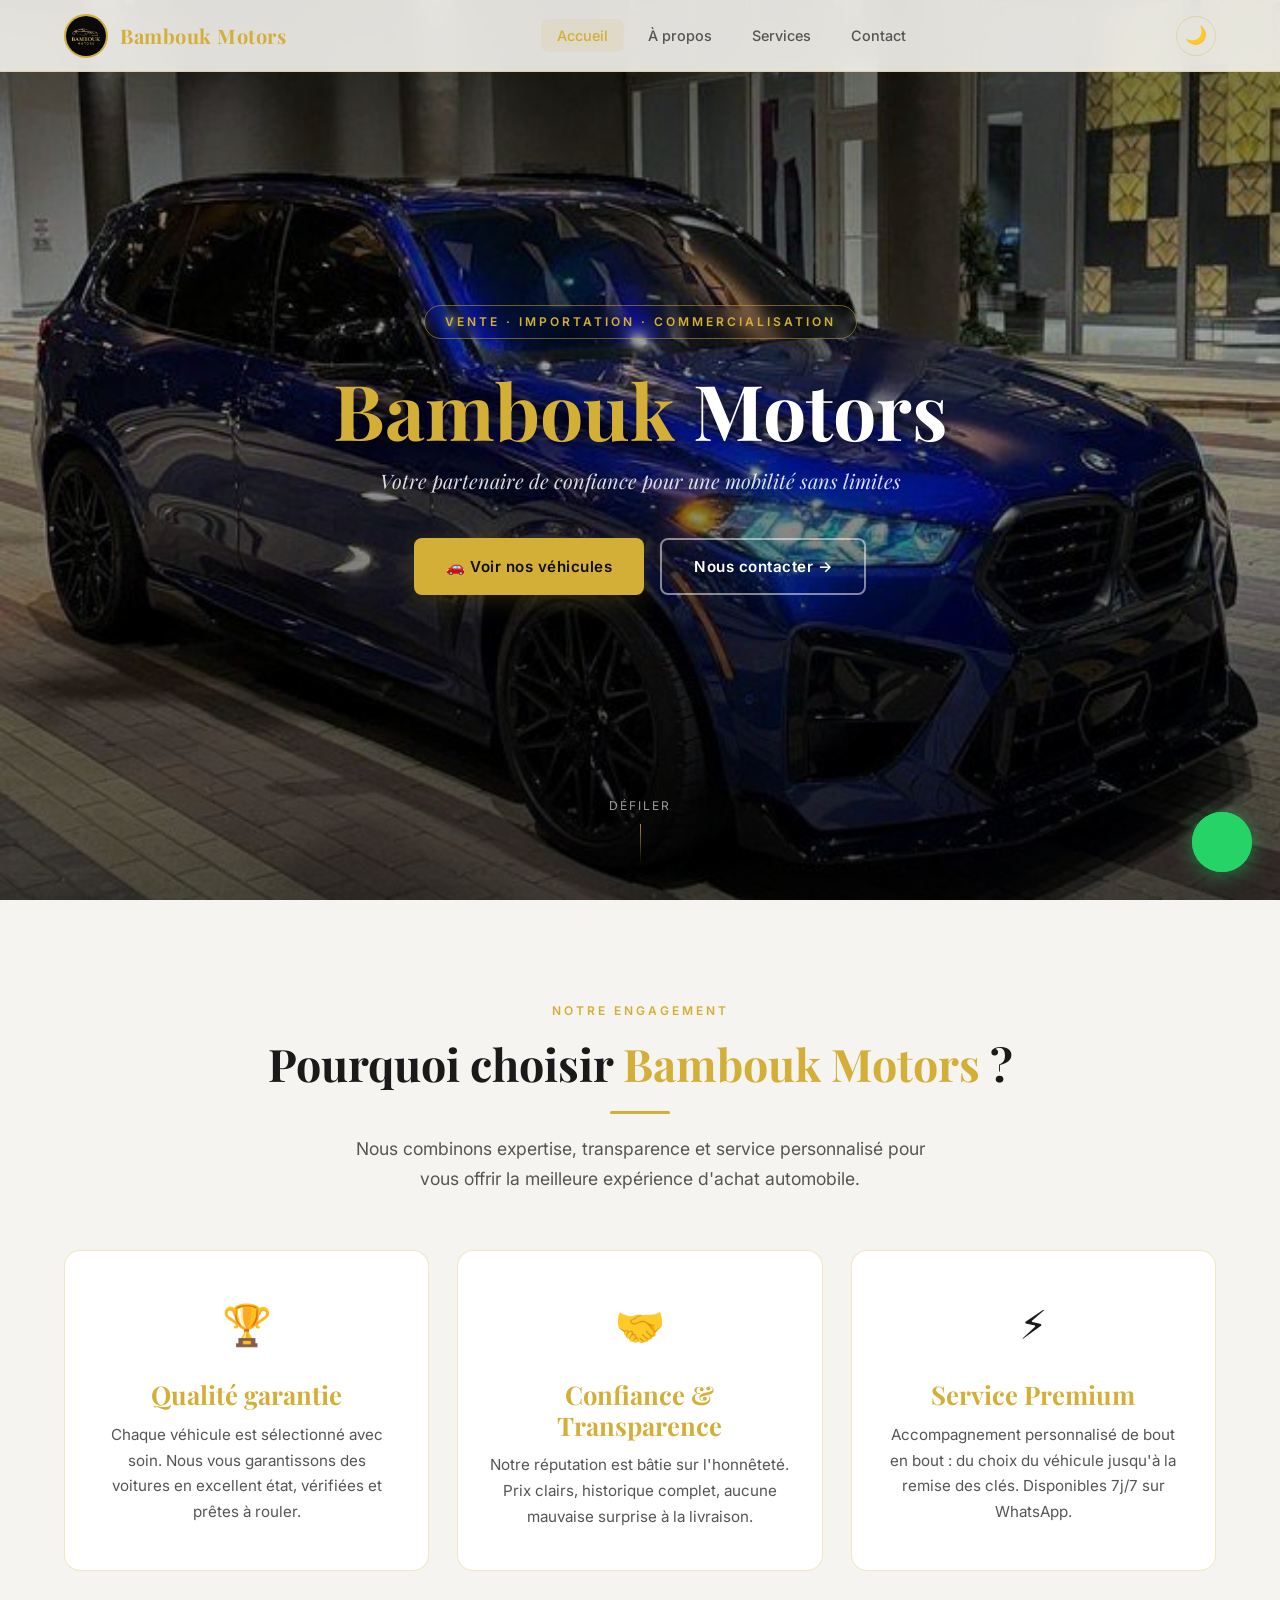
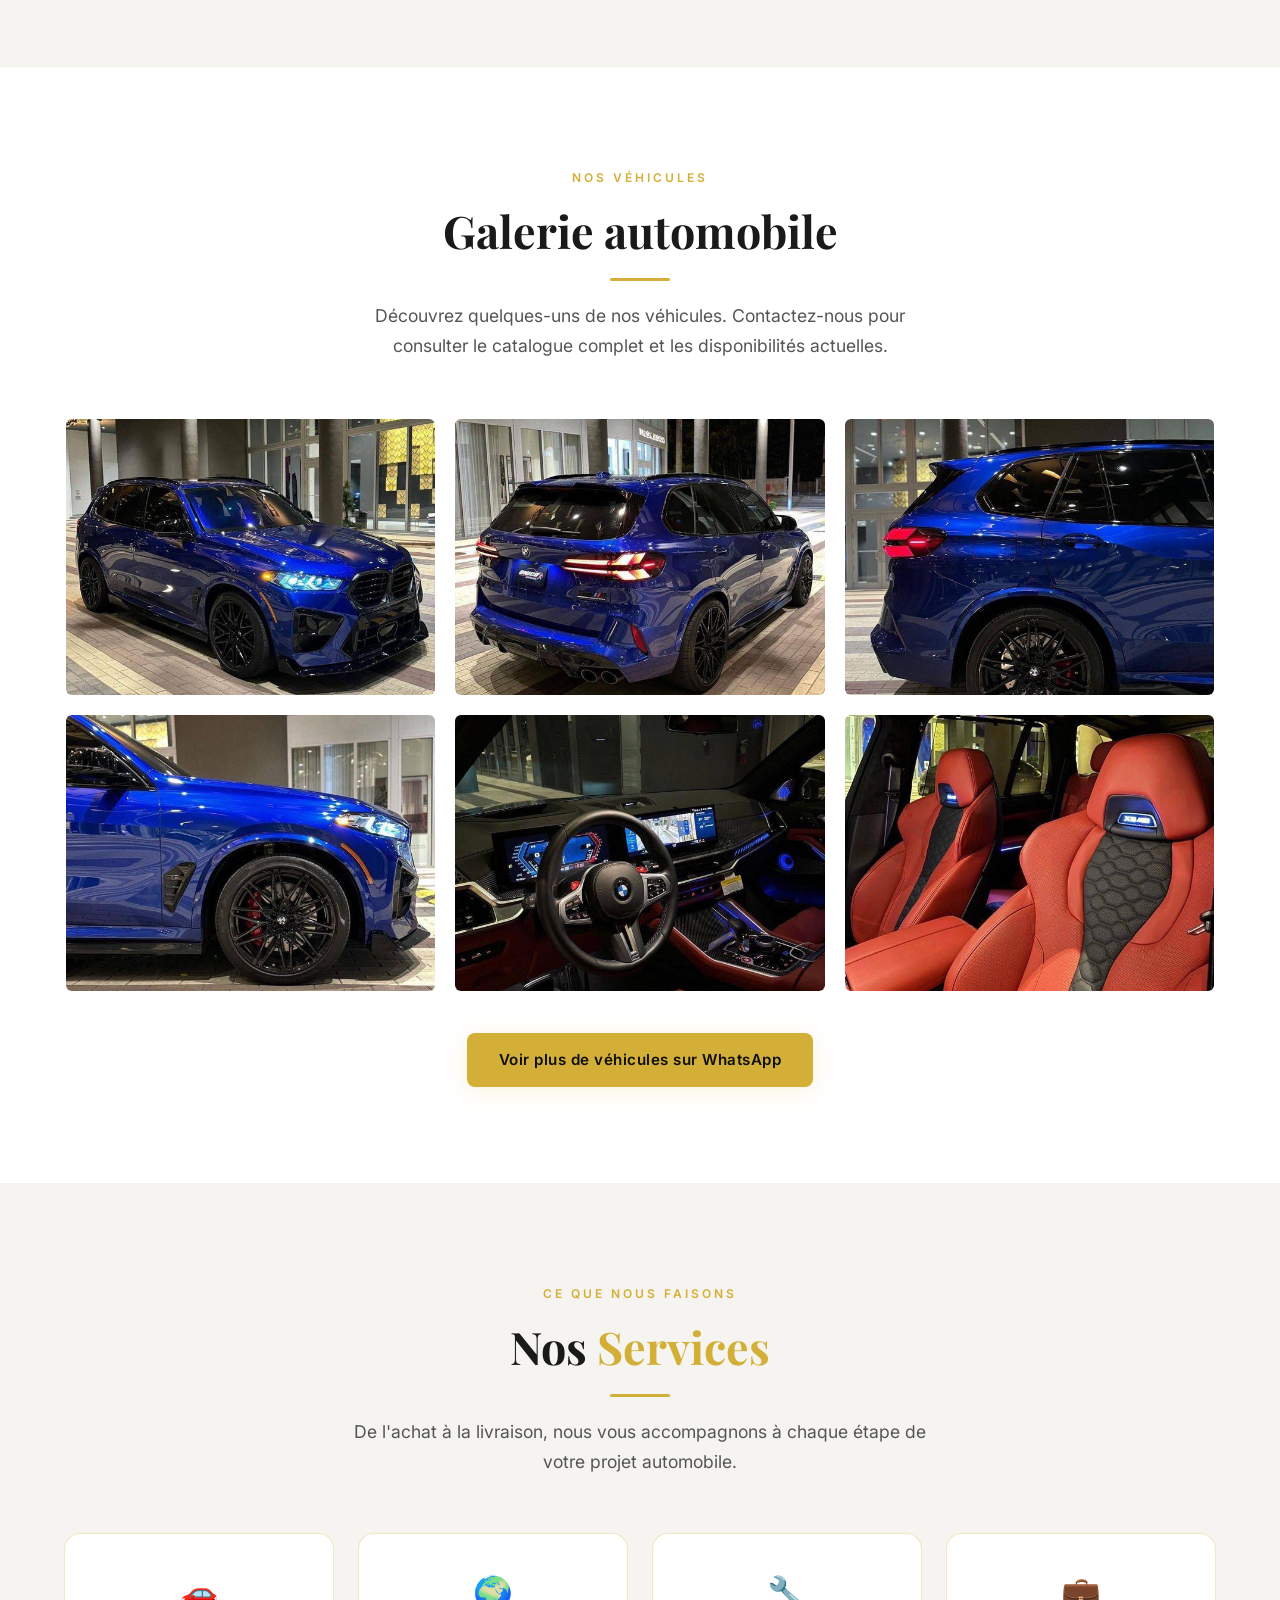
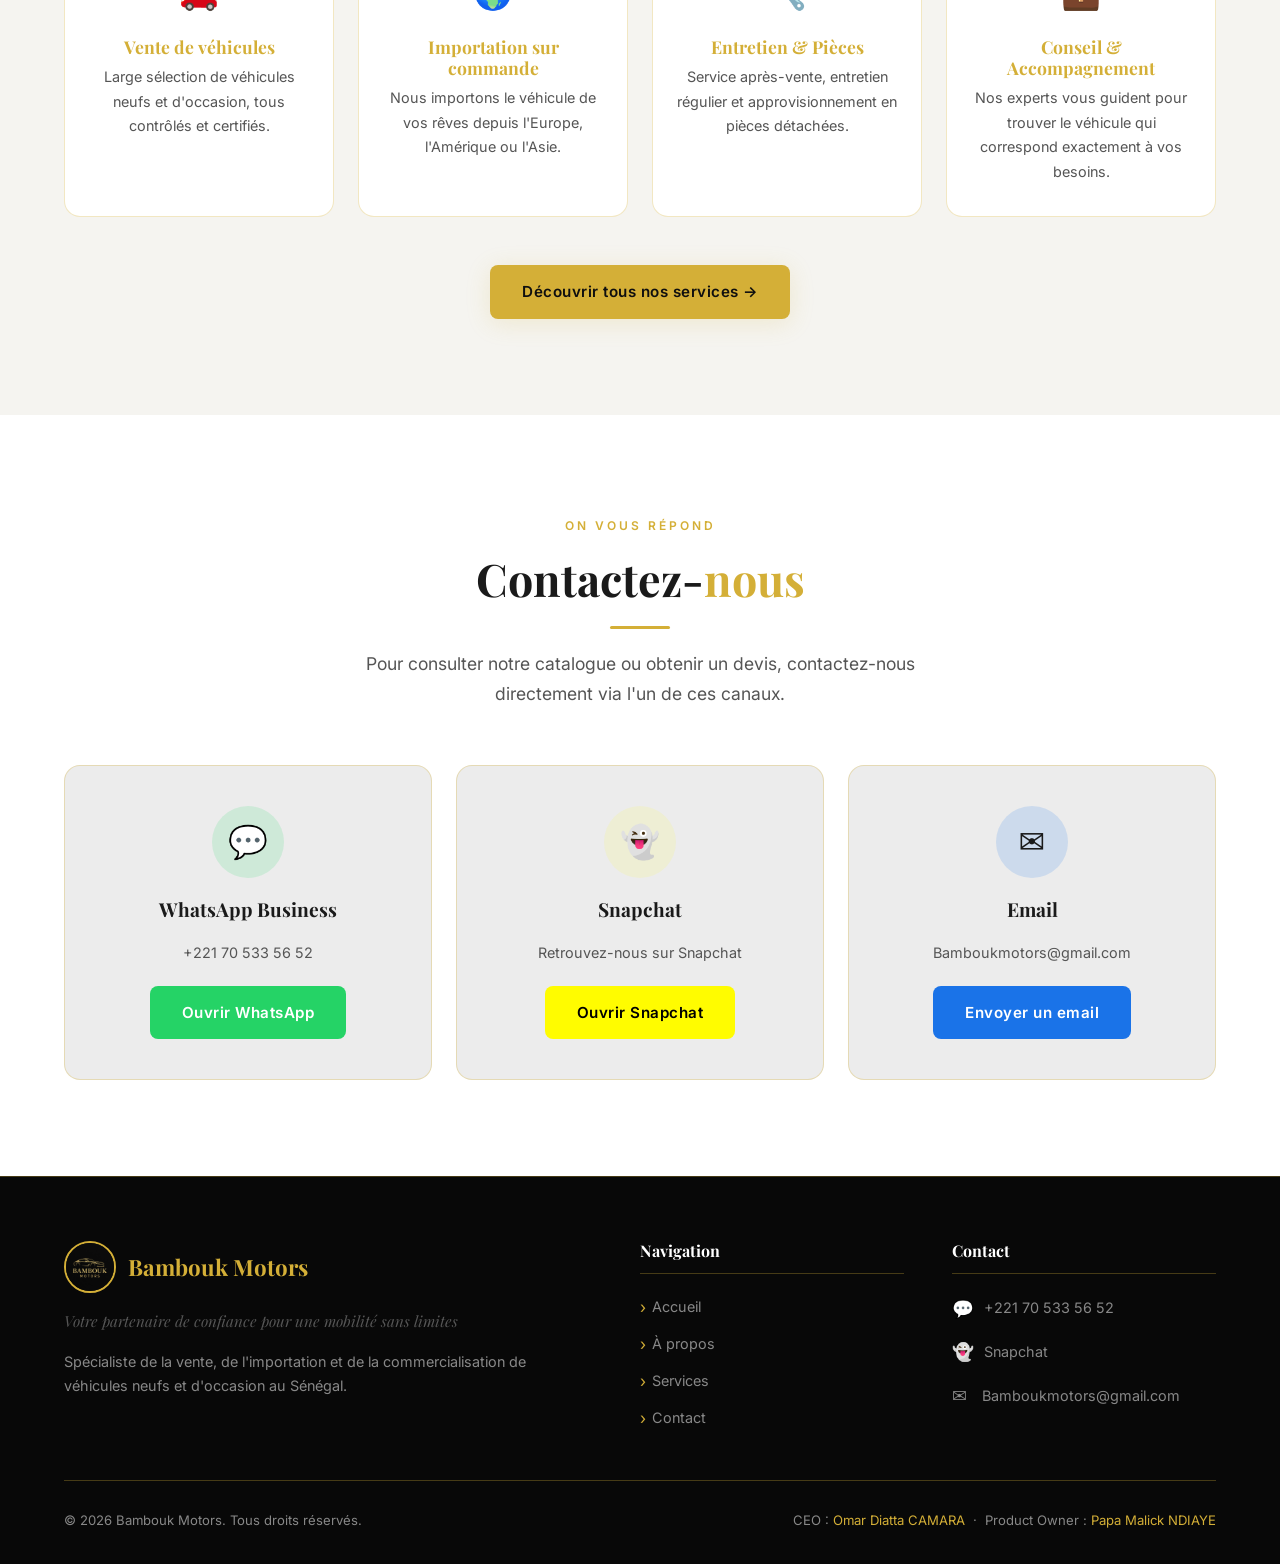
==== commit 897b2372: "Mise à jour galerie et interface : nouvelles photos BMW X5M - Ajout de 6 nouvelles photos haute qual" ====
--- a/bambouk-motors/index.html
+++ b/bambouk-motors/index.html
@@ -38,9 +38,6 @@
       <!-- Actions -->
       <div class="navbar-actions">
         <button class="theme-toggle" id="theme-toggle" aria-label="Basculer le thème">☀️</button>
-        <a href="https://wa.me/221705335652" class="btn btn-gold" target="_blank" rel="noopener">
-          WhatsApp
-        </a>
         <button class="hamburger" id="hamburger" aria-label="Menu" aria-expanded="false">
           <span></span><span></span><span></span>
         </button>
@@ -62,7 +59,7 @@
        HERO — Plein écran avec photo réelle
   ══════════════════════════════════════════════════════════ -->
   <header class="hero" role="banner">
-    <div class="hero-bg" style="background-image: url('assets/images/gallery/voiture6.jpeg');" aria-hidden="true"></div>
+    <div class="hero-bg" style="background-image: url('assets/images/gallery/voiture16.jpeg');" aria-hidden="true"></div>
     <div class="hero-overlay" aria-hidden="true"></div>
 
     <div class="hero-content">
@@ -142,37 +139,37 @@
 
       <div class="gallery-grid reveal">
         <div class="gallery-item" tabindex="0" role="button" aria-label="Agrandir photo véhicule 1">
-          <img src="assets/images/gallery/voiture1.jpeg" alt="Véhicule Bambouk Motors 1" loading="lazy" />
+          <img src="assets/images/gallery/voiture16.jpeg" alt="BMW X5M Competition - Vue avant" loading="lazy" />
           <div class="gallery-overlay" aria-hidden="true">
             <svg viewBox="0 0 24 24"><circle cx="11" cy="11" r="8"/><path d="m21 21-4.35-4.35"/></svg>
           </div>
         </div>
         <div class="gallery-item" tabindex="0" role="button" aria-label="Agrandir photo véhicule 2">
-          <img src="assets/images/gallery/voiture2.jpeg" alt="Véhicule Bambouk Motors 2" loading="lazy" />
+          <img src="assets/images/gallery/voiture21.jpeg" alt="BMW X5M Competition - Vue arrière" loading="lazy" />
           <div class="gallery-overlay" aria-hidden="true">
             <svg viewBox="0 0 24 24"><circle cx="11" cy="11" r="8"/><path d="m21 21-4.35-4.35"/></svg>
           </div>
         </div>
         <div class="gallery-item" tabindex="0" role="button" aria-label="Agrandir photo véhicule 3">
-          <img src="assets/images/gallery/voiture3.jpeg" alt="Véhicule Bambouk Motors 3" loading="lazy" />
+          <img src="assets/images/gallery/voiture17.jpeg" alt="BMW X5M Competition - Détail arrière" loading="lazy" />
           <div class="gallery-overlay" aria-hidden="true">
             <svg viewBox="0 0 24 24"><circle cx="11" cy="11" r="8"/><path d="m21 21-4.35-4.35"/></svg>
           </div>
         </div>
         <div class="gallery-item" tabindex="0" role="button" aria-label="Agrandir photo véhicule 4">
-          <img src="assets/images/gallery/voiture4.jpeg" alt="Véhicule Bambouk Motors 4" loading="lazy" />
+          <img src="assets/images/gallery/voiture18.jpeg" alt="BMW X5M Competition - Jantes" loading="lazy" />
           <div class="gallery-overlay" aria-hidden="true">
             <svg viewBox="0 0 24 24"><circle cx="11" cy="11" r="8"/><path d="m21 21-4.35-4.35"/></svg>
           </div>
         </div>
         <div class="gallery-item" tabindex="0" role="button" aria-label="Agrandir photo véhicule 5">
-          <img src="assets/images/gallery/voiture5.jpeg" alt="Véhicule Bambouk Motors 5" loading="lazy" />
+          <img src="assets/images/gallery/voiture20.jpeg" alt="BMW X5M Competition - Tableau de bord" loading="lazy" />
           <div class="gallery-overlay" aria-hidden="true">
             <svg viewBox="0 0 24 24"><circle cx="11" cy="11" r="8"/><path d="m21 21-4.35-4.35"/></svg>
           </div>
         </div>
         <div class="gallery-item" tabindex="0" role="button" aria-label="Agrandir photo véhicule 6">
-          <img src="assets/images/gallery/voiture7.jpeg" alt="Véhicule Bambouk Motors 7" loading="lazy" />
+          <img src="assets/images/gallery/voiture19.jpeg" alt="BMW X5M Competition - Intérieur" loading="lazy" />
           <div class="gallery-overlay" aria-hidden="true">
             <svg viewBox="0 0 24 24"><circle cx="11" cy="11" r="8"/><path d="m21 21-4.35-4.35"/></svg>
           </div>
